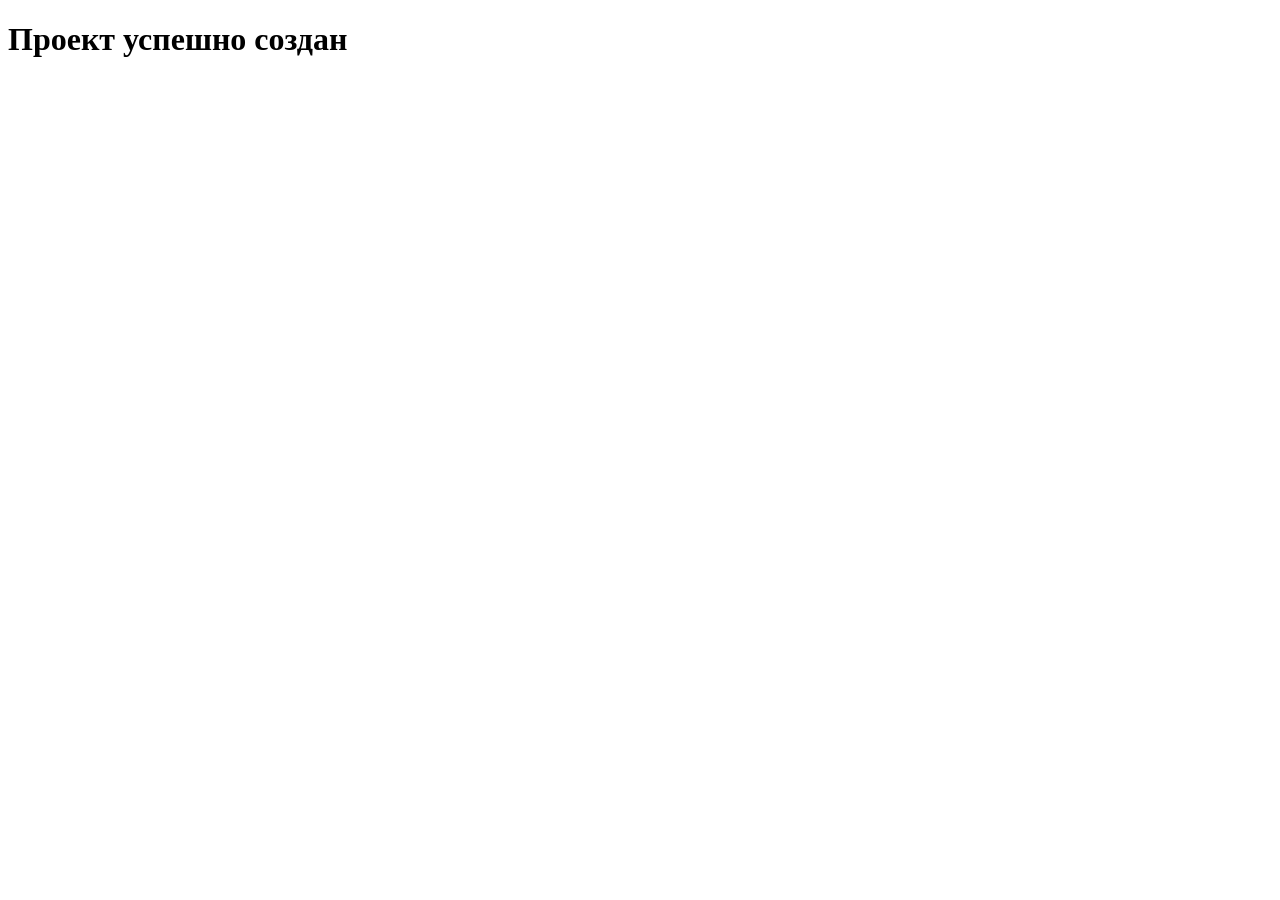
==== index.html @ c6d50014 "Merge pull request #9 from tpu-freshman-hub/feature/Dev-ops Создана начальная структура проекта, фай" ====
<!DOCTYPE html>
<html lang="ru">
<head>
    <meta charset="UTF-8">
    <meta name="viewport" content="width=device-width, initial-scale=1.0">
    <title>Стартовый шаблон веб-проекта</title>
    <!-- Подключение стилей -->
    <link rel="stylesheet" href="css/style.css">
</head>
<body>

    <h1>Проект успешно создан</h1>

    <!-- Подключение будущих скриптов (необязательно на данном этапе) -->
    <script src="js/main.js"></script>
</body>
</html>
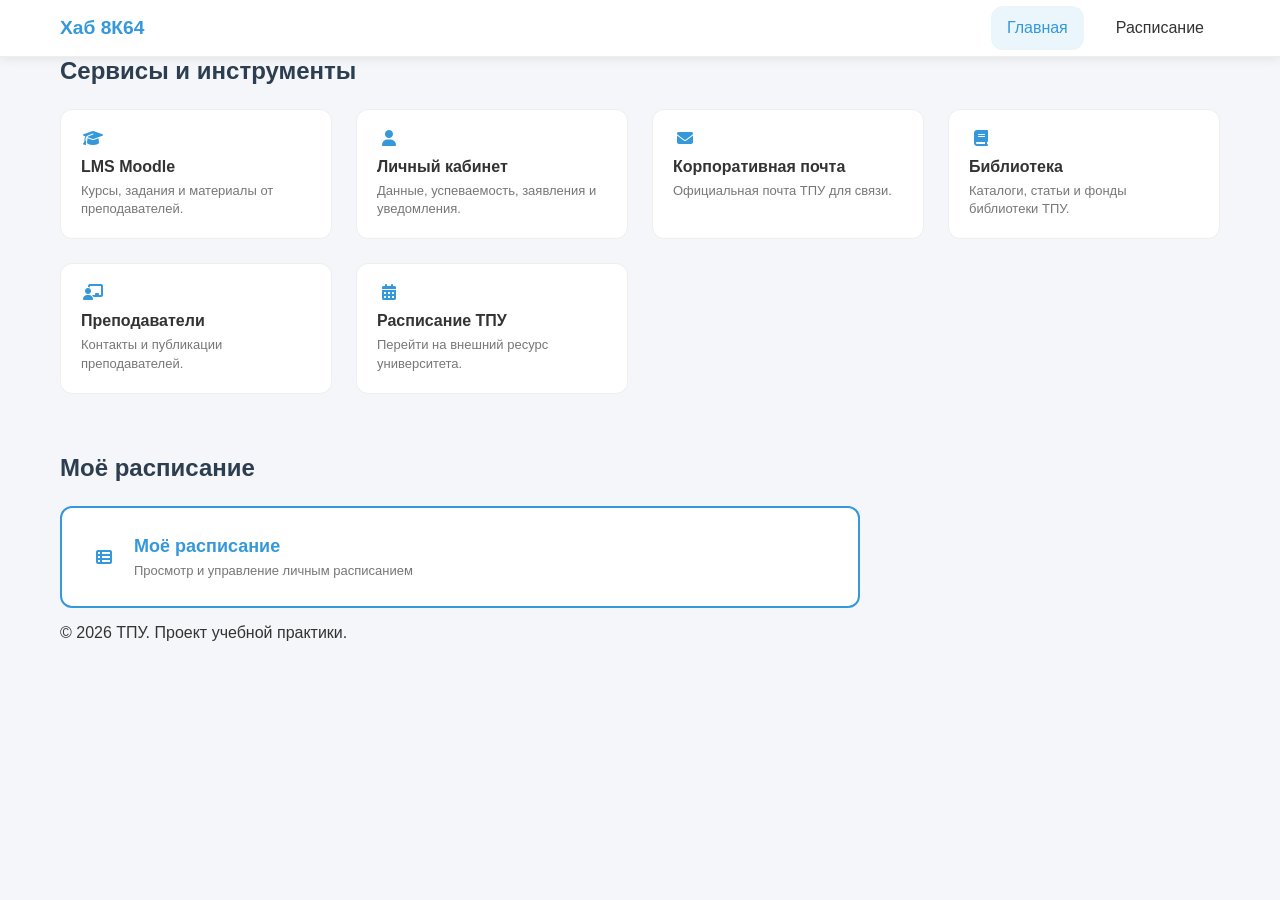
==== commit 93c05760: "message" ====
--- a/index.html
+++ b/index.html
@@ -1,17 +1,86 @@
 <!DOCTYPE html>
 <html lang="ru">
+
 <head>
-    <meta charset="UTF-8">
-    <meta name="viewport" content="width=device-width, initial-scale=1.0">
-    <title>Стартовый шаблон веб-проекта</title>
-    <!-- Подключение стилей -->
-    <link rel="stylesheet" href="css/style.css">
+  <meta charset="UTF-8">
+  <meta name="viewport" content="width=device-width, initial-scale=1.0">
+  <title>Хаб 8К64</title>
+
+  <link rel="stylesheet" href="https://cdnjs.cloudflare.com/ajax/libs/font-awesome/6.4.0/css/all.min.css">
+  <link rel="stylesheet" href="css/base.css">
+  <link rel="stylesheet" href="css/home.css">
 </head>
+
 <body>
+  <!-- <header class="site-header">
+    <div class="container">
+      <h1>Сервисы ТПУ</h1>
+    </div>
+  </header> -->
+  
+    <!-- Шапка сайта. Копия есть в index.html и schedule.html: меняешь одну — поменяй и вторую -->
+  <header class="site-header">
+    <div class="container site-header__inner">
+      <a class="site-header__logo" href="index.html">Хаб 8К64</a>
+      <nav class="site-nav" aria-label="Основная навигация">
+        <a class="site-nav__link is-active" href="index.html" aria-current="page">Главная</a>
+        <a class="site-nav__link" href="schedule.html">Расписание</a>
+      </nav>
+    </div>
+  </header>
 
-    <h1>Проект успешно создан</h1>
+  <main class="container">
+    <section aria-labelledby="services-heading" class="services-section">
+      <h2 id="services-heading" class="section-title">Сервисы и инструменты</h2>
+      <div class="services-grid">
+        <a class="service-card" href="https://stud.lms.tpu.ru" target="_blank" rel="noopener noreferrer">
+          <i class="fa-solid fa-graduation-cap" aria-hidden="true"></i>
+          <h3 class="service-card__title">LMS Moodle</h3>
+          <p class="service-card__text">Курсы, задания и материалы от преподавателей.</p>
+        </a>
+        <a class="service-card" href="https://lk.tpu.ru" target="_blank" rel="noopener noreferrer">
+          <i class="fa-solid fa-user" aria-hidden="true"></i>
+          <h3 class="service-card__title">Личный кабинет</h3>
+          <p class="service-card__text">Данные, успеваемость, заявления и уведомления.</p>
+        </a>
+        <a class="service-card" href="https://mail.tpu.ru" target="_blank" rel="noopener noreferrer">
+          <i class="fa-solid fa-envelope" aria-hidden="true"></i>
+          <h3 class="service-card__title">Корпоративная почта</h3>
+          <p class="service-card__text">Официальная почта ТПУ для связи.</p>
+        </a>
+        <a class="service-card" href="https://lib.tpu.ru" target="_blank" rel="noopener noreferrer">
+          <i class="fa-solid fa-book" aria-hidden="true"></i>
+          <h3 class="service-card__title">Библиотека</h3>
+          <p class="service-card__text">Каталоги, статьи и фонды библиотеки ТПУ.</p>
+        </a>
+        <a class="service-card" href="https://staff.tpu.ru/personal" target="_blank" rel="noopener noreferrer">
+          <i class="fa-solid fa-chalkboard-teacher" aria-hidden="true"></i>
+          <h3 class="service-card__title">Преподаватели</h3>
+          <p class="service-card__text">Контакты и публикации преподавателей.</p>
+        </a>
+        <a class="service-card" href="https://ro-rasp.tpu.ru" target="_blank" rel="noopener noreferrer">
+          <i class="fa-solid fa-calendar-alt" aria-hidden="true"></i>
+          <h3 class="service-card__title">Расписание ТПУ</h3>
+          <p class="service-card__text">Перейти на внешний ресурс университета.</p>
+        </a>
+      </div>
+    </section>
+    <section aria-labelledby="schedule-heading" class="cta-section">
+      <h2 id="schedule-heading" class="section-title">Моё расписание</h2>
+      <a class="schedule-cta" href="schedule.html">
+        <i class="fa-solid fa-table-list" aria-hidden="true"></i>
+        <div class="schedule-cta__content">
+          <h3 class="schedule-cta__title">Моё расписание</h3>
+          <p class="schedule-cta__text">Просмотр и управление личным расписанием</p>
+        </div>
+      </a>
+    </section>
+  </main>
+  <div class="container">
+    <p>&copy; 2026 ТПУ. Проект учебной практики.</p>
+  </div>
+  </footer>
 
-    <!-- Подключение будущих скриптов (необязательно на данном этапе) -->
-    <script src="js/main.js"></script>
 </body>
+
 </html>
--- a/css/base.css
+++ b/css/base.css
@@ -0,0 +1,111 @@
+:root {
+  --color-bg: #f4f6f9;
+  --color-surface: #ffffff;
+  --color-text: #333333;
+  --color-text-muted: #777777;
+  --color-accent: #3498db;
+  --color-border: #eeeeee;
+  --color-text-white: #ffffff;
+
+  --radius: 12px;
+  --shadow-hover: 0 10px 20px rgba(0, 0, 0, 0.1);
+  --shadow-sticky: 0 2px 10px rgba(0, 0, 0, 0.08);
+
+  --font: 'Segoe UI', Tahoma, Geneva, Verdana, sans-serif;
+
+  --color-lecture: #ffeb3b;
+  --color-practice: #4caf50;
+  --color-lab: #2196f3;
+}
+
+* {
+  box-sizing: border-box;
+}
+
+body {
+  font-family: var(--font);
+  margin: 0;
+  padding: 0;
+  background-color: var(--color-bg);
+  color: var(--color-text);
+}
+
+.container {
+  max-width: 1200px;
+  margin: 0 auto;
+  padding: 0 20px;
+}
+
+.section-title {
+  color: #2c3e50;
+  margin-top: 0;
+  margin-bottom: 24px;
+}
+
+/* Стили шапки */
+.site-header {
+  position: sticky;
+  top: 0;
+  z-index: 100;
+  background-color: var(--color-surface);
+  box-shadow: var(--shadow-sticky);
+  border-bottom: 1px solid var(--color-border);
+}
+
+.site-header__inner {
+  display: flex;
+  justify-content: space-between;
+  align-items: center;
+  min-height: 56px;
+}
+
+.site-header__logo {
+  font-weight: 700;
+  color: var(--color-accent);
+  text-decoration: none;
+  font-size: 1.2rem;
+}
+
+.site-nav {
+  display: flex;
+  gap: 16px;
+}
+
+.site-nav__link {
+  display: inline-flex;
+  align-items: center;
+  padding: 8px 16px;
+  min-width: 44px;
+  min-height: 44px;
+  justify-content: center;
+  color: var(--color-text);
+  text-decoration: none;
+  border-radius: var(--radius);
+  transition: var(--transition, all 0.2s ease);
+}
+
+.site-nav__link:hover {
+  background-color: var(--color-border);
+}
+
+.site-nav__link.is-active,
+.site-nav__link[aria-current="page"] {
+  color: var(--color-accent);
+  background-color: rgba(52, 152, 219, 0.1);
+}
+
+.site-nav__link.is-active:hover,
+.site-nav__link[aria-current="page"]:hover {
+  background-color: rgba(52, 152, 219, 0.15);
+}
+
+@keyframes fadeIn {
+  from {
+    opacity: 0;
+    transform: translateY(8px);
+  }
+  to {
+    opacity: 1;
+    transform: translateY(0);
+  }
+}
--- a/css/home.css
+++ b/css/home.css
@@ -0,0 +1,100 @@
+.services-grid {
+  display: grid;
+  grid-template-columns: repeat(auto-fill, minmax(min(250px, 100%), 1fr));
+  gap: 24px;
+  margin-bottom: 60px;
+}
+
+.service-card {
+  display: block;
+  padding: 20px;
+  background-color: var(--color-surface);
+  border-radius: var(--radius);
+  text-decoration: none;
+  color: var(--color-text);
+  border: 1px solid var(--color-border);
+  transition: var(--transition, all 0.2s ease);
+}
+
+.service-card:hover {
+  transform: translateY(-4px);
+  box-shadow: var(--shadow-hover);
+  border-color: var(--color-accent);
+}
+
+.service-card i {
+  color: var(--color-accent);
+  margin-right: 12px;
+  width: 24px;
+  text-align: center;
+}
+
+.service-card__title {
+  margin: 10px 0 6px 0;
+  font-size: 16px;
+  font-weight: 600;
+}
+
+.service-card__text {
+  margin: 0;
+  font-size: 13px;
+  color: var(--color-text-muted);
+  line-height: 1.4;
+}
+
+.schedule-cta {
+  display: flex;
+  align-items: center;
+  gap: 16px;
+  width: 100%;
+  max-width: 800px;
+  padding: 28px;
+  background-color: var(--color-surface);
+  border-radius: var(--radius);
+  text-decoration: none;
+  color: var(--color-accent);
+  border: 2px solid var(--color-accent);
+  transition: var(--transition, all 0.2s ease);
+}
+
+.schedule-cta:hover {
+  background-color: var(--color-accent);
+  color: var(--color-text-white);
+  transform: translateY(-4px);
+  box-shadow: var(--shadow-hover);
+}
+
+.schedule-cta i {
+  color: inherit;
+  flex-shrink: 0;
+  width: 28px;
+  text-align: center;
+}
+
+.schedule-cta__content {
+  flex: 1;
+}
+
+.schedule-cta__title {
+  margin: 0;
+  font-size: 18px;
+  font-weight: 700;
+}
+
+.schedule-cta__text {
+  margin: 6px 0 0 0;
+  font-size: 13px;
+  color: var(--color-text-muted);
+}
+
+.schedule-cta:not(:hover) .schedule-cta__text {
+  color: var(--color-text-muted);
+}
+
+.site-footer {
+  padding: 24px 0;
+  background-color: var(--color-surface);
+  border-top: 1px solid var(--color-border);
+  margin-top: 40px;
+  text-align: center;
+}
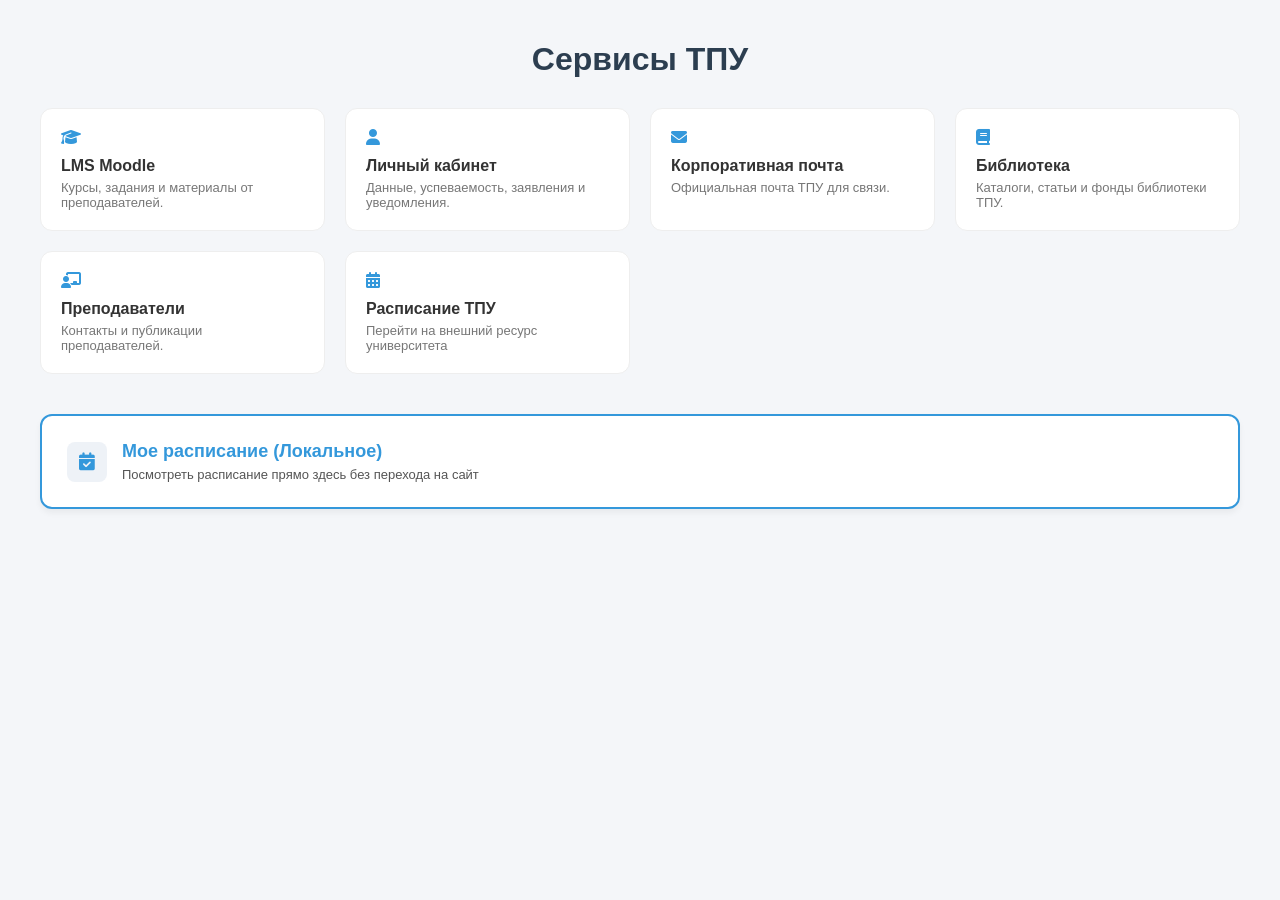
==== commit 80701c53: "Merge branch 'main' into feature/frontend-hub-layout" ====
--- a/index.html
+++ b/index.html
@@ -3,84 +3,263 @@
 
 <head>
   <meta charset="UTF-8">
-  <meta name="viewport" content="width=device-width, initial-scale=1.0">
-  <title>Хаб 8К64</title>
-
+  <title>Сервисы ТПУ</title>
   <link rel="stylesheet" href="https://cdnjs.cloudflare.com/ajax/libs/font-awesome/6.4.0/css/all.min.css">
-  <link rel="stylesheet" href="css/base.css">
-  <link rel="stylesheet" href="css/home.css">
+  <style>
+    body { font-family: 'Segoe UI', Tahoma, Geneva, Verdana, sans-serif; margin: 0; padding: 0; background-color: #f4f6f9; color: #333; }
+    
+    .container { max-width: 1200px; margin: 0 auto; padding: 20px; }
+    
+    h1 { text-align: center; color: #2c3e50; margin-bottom: 30px; }
+
+    /* Сетка сервисов */
+    .services-grid {
+      display: grid;
+      grid-template-columns: repeat(auto-fill, minmax(250px, 1fr));
+      gap: 20px;
+      margin-bottom: 40px;
+    }
+    .service-card {
+      display: block;
+      padding: 20px;
+      background: #fff;
+      border-radius: 12px;
+      text-decoration: none;
+      color: #333;
+      border: 1px solid #eee;
+      transition: transform 0.2s, box-shadow 0.2s;
+    }
+    .service-card:hover {
+      transform: translateY(-3px);
+      box-shadow: 0 10px 20px rgba(0,0,0,0.1);
+    }
+    .service-card i { color: #3498db; margin-right: 10px; }
+    .service-card h3 { margin: 10px 0 5px 0; font-size: 16px; }
+    .service-card p { margin: 0; font-size: 13px; color: #777; }
+
+    /* Карточка "Мое расписание" (Локальное) */
+    .local-schedule-card {
+      background: #fff;
+      padding: 25px;
+      border-radius: 12px;
+      cursor: pointer;
+      border: 2px solid #3498db;
+      color: #3498db;
+      display: flex;
+      align-items: center;
+      gap: 15px;
+      box-shadow: 0 4px 6px rgba(0,0,0,0.05);
+      transition: all 0.2s;
+    }
+    .local-schedule-card:hover {
+      background: #3498db;
+      color: white;
+      transform: translateY(-2px);
+    }
+    .local-schedule-card .icon-box {
+      width: 40px;
+      height: 40px;
+      background: #eef2f7;
+      border-radius: 8px;
+      display: flex;
+      align-items: center;
+      justify-content: center;
+      color: #3498db;
+      font-size: 18px;
+    }
+
+    /* Панель расписания (скрыта по умолчанию) */
+    #schedule-panel {
+      display: none;
+      background: #fff;
+      padding: 30px;
+      border-radius: 12px;
+      box-shadow: 0 10px 25px rgba(0,0,0,0.1);
+      margin-top: 30px;
+      border: 1px solid #eee;
+    }
+    .schedule-header h2 { margin: 0 0 10px 0; color: #2c3e50; }
+    .schedule-header p { margin: 0; color: #7f8c8d; }
+
+    .days-container {
+      display: flex;
+      gap: 10px;
+      margin-bottom: 20px;
+      flex-wrap: wrap;
+    }
+    .day-btn {
+      padding: 10px 20px;
+      border-radius: 20px;
+      border: 1px solid #ccc;
+      background: #fff;
+      cursor: pointer;
+      font-weight: 500;
+    }
+    .day-btn.active {
+      background: #3498db;
+      color: white;
+      border-color: #3498db;
+    }
+
+    .cards-container {
+      display: grid;
+      grid-template-columns: repeat(auto-fill, minmax(300px, 1fr));
+      gap: 15px;
+    }
+    .class-card {
+      background: #fafafa;
+      padding: 15px;
+      border-radius: 8px;
+      border: 1px solid #eee;
+    }
+    .class-time { font-weight: bold; color: #3498db; }
+    .no-classes-msg {
+      grid-column: 1 / -1;
+      text-align: center;
+      padding: 40px;
+      color: #95a5a6;
+      font-style: italic;
+    }
+  </style>
 </head>
 
 <body>
-  <!-- <header class="site-header">
-    <div class="container">
-      <h1>Сервисы ТПУ</h1>
+
+  <div class="container">
+    <h1>Сервисы ТПУ</h1>
+
+    <!-- Сетка старых сервисов + новая ссылка на расписание ТПУ -->
+    <div class="services-grid">
+      <a href="https://stud.lms.tpu.ru" target="_blank" class="service-card">
+        <i class="fas fa-graduation-cap"></i>
+        <h3>LMS Moodle</h3>
+        <p>Курсы, задания и материалы от преподавателей.</p>
+      </a>
+      <a href="https://lk.tpu.ru" target="_blank" class="service-card">
+        <i class="fas fa-user"></i>
+        <h3>Личный кабинет</h3>
+        <p>Данные, успеваемость, заявления и уведомления.</p>
+      </a>
+      <a href="https://mail.tpu.ru" target="_blank" class="service-card">
+        <i class="fas fa-envelope"></i>
+        <h3>Корпоративная почта</h3>
+        <p>Официальная почта ТПУ для связи.</p>
+      </a>
+      <a href="https://lib.tpu.ru" target="_blank" class="service-card">
+        <i class="fas fa-book"></i>
+        <h3>Библиотека</h3>
+        <p>Каталоги, статьи и фонды библиотеки ТПУ.</p>
+      </a>
+      <a href="https://staff.tpu.ru/personal" target="_blank" class="service-card">
+        <i class="fas fa-chalkboard-teacher"></i>
+        <h3>Преподаватели</h3>
+        <p>Контакты и публикации преподавателей.</p>
+      </a>
+      <!-- НОВАЯ ССЫЛКА НА РАСПИСАНИЕ ТПУ -->
+      <a href="https://ro-rasp.tpu.ru" target="_blank" class="service-card">
+        <i class="fas fa-calendar-alt"></i>
+        <h3>Расписание ТПУ</h3>
+        <p>Перейти на внешний ресурс университета</p>
+      </a>
     </div>
-  </header> -->
-  
-    <!-- Шапка сайта. Копия есть в index.html и schedule.html: меняешь одну — поменяй и вторую -->
-  <header class="site-header">
-    <div class="container site-header__inner">
-      <a class="site-header__logo" href="index.html">Хаб 8К64</a>
-      <nav class="site-nav" aria-label="Основная навигация">
-        <a class="site-nav__link is-active" href="index.html" aria-current="page">Главная</a>
-        <a class="site-nav__link" href="schedule.html">Расписание</a>
-      </nav>
+
+    <!-- КНОПКА-КАРТОЧКА "Мое расписание" (Локальное) -->
+    <div class="local-schedule-card" onclick="toggleSchedule()">
+      <div class="icon-box"><i class="fas fa-calendar-check"></i></div>
+      <div>
+        <h3 style="margin:0; font-size: 18px;">Мое расписание (Локальное)</h3>
+        <p style="margin:5px 0 0 0; font-size: 13px; color: #555;">Посмотреть расписание прямо здесь без перехода на сайт</p>
+      </div>
     </div>
-  </header>
-
-  <main class="container">
-    <section aria-labelledby="services-heading" class="services-section">
-      <h2 id="services-heading" class="section-title">Сервисы и инструменты</h2>
-      <div class="services-grid">
-        <a class="service-card" href="https://stud.lms.tpu.ru" target="_blank" rel="noopener noreferrer">
-          <i class="fa-solid fa-graduation-cap" aria-hidden="true"></i>
-          <h3 class="service-card__title">LMS Moodle</h3>
-          <p class="service-card__text">Курсы, задания и материалы от преподавателей.</p>
-        </a>
-        <a class="service-card" href="https://lk.tpu.ru" target="_blank" rel="noopener noreferrer">
-          <i class="fa-solid fa-user" aria-hidden="true"></i>
-          <h3 class="service-card__title">Личный кабинет</h3>
-          <p class="service-card__text">Данные, успеваемость, заявления и уведомления.</p>
-        </a>
-        <a class="service-card" href="https://mail.tpu.ru" target="_blank" rel="noopener noreferrer">
-          <i class="fa-solid fa-envelope" aria-hidden="true"></i>
-          <h3 class="service-card__title">Корпоративная почта</h3>
-          <p class="service-card__text">Официальная почта ТПУ для связи.</p>
-        </a>
-        <a class="service-card" href="https://lib.tpu.ru" target="_blank" rel="noopener noreferrer">
-          <i class="fa-solid fa-book" aria-hidden="true"></i>
-          <h3 class="service-card__title">Библиотека</h3>
-          <p class="service-card__text">Каталоги, статьи и фонды библиотеки ТПУ.</p>
-        </a>
-        <a class="service-card" href="https://staff.tpu.ru/personal" target="_blank" rel="noopener noreferrer">
-          <i class="fa-solid fa-chalkboard-teacher" aria-hidden="true"></i>
-          <h3 class="service-card__title">Преподаватели</h3>
-          <p class="service-card__text">Контакты и публикации преподавателей.</p>
-        </a>
-        <a class="service-card" href="https://ro-rasp.tpu.ru" target="_blank" rel="noopener noreferrer">
-          <i class="fa-solid fa-calendar-alt" aria-hidden="true"></i>
-          <h3 class="service-card__title">Расписание ТПУ</h3>
-          <p class="service-card__text">Перейти на внешний ресурс университета.</p>
-        </a>
-      </div>
-    </section>
-    <section aria-labelledby="schedule-heading" class="cta-section">
-      <h2 id="schedule-heading" class="section-title">Моё расписание</h2>
-      <a class="schedule-cta" href="schedule.html">
-        <i class="fa-solid fa-table-list" aria-hidden="true"></i>
-        <div class="schedule-cta__content">
-          <h3 class="schedule-cta__title">Моё расписание</h3>
-          <p class="schedule-cta__text">Просмотр и управление личным расписанием</p>
-        </div>
-      </a>
-    </section>
-  </main>
-  <div class="container">
-    <p>&copy; 2026 ТПУ. Проект учебной практики.</p>
+
+    <!-- ПАНЕЛЬ РАСПИСАНИЯ (СКРЫТА) -->
+    <div id="schedule-panel">
+      <div class="schedule-header">
+        <h2>Расписание занятий</h2>
+        <p>Актуальное расписание для вашей группы.</p>
+      </div>
+
+      <div class="days-container">
+        <button class="day-btn active" onclick="showDay('mon')">Понедельник</button>
+        <button class="day-btn" onclick="showDay('tue')">Вторник</button>
+        <button class="day-btn" onclick="showDay('wed')">Среда</button>
+        <button class="day-btn" onclick="showDay('thu')">Четверг</button>
+        <button class="day-btn" onclick="showDay('fri')">Пятница</button>
+        <button class="day-btn" onclick="showDay('sat')">Суббота</button>
+      </div>
+
+      <div class="cards-container" id="cards-container">
+        <!-- Сюда JS вставит карточки пар -->
+      </div>
+    </div>
   </div>
-  </footer>
-
+
+  <script>
+    // Данные расписания (статичные)
+    const scheduleData = {
+      mon: [
+        { time: '08:30', subject: 'Высшая математика', type: 'lecture', teacher: 'Петров П.П.', location: 'ауд. 101' },
+        { time: '10:25', subject: 'Физика', type: 'practice', teacher: 'Сидоров С.С.', location: 'ауд. 205' }
+      ],
+      tue: [
+        { time: '12:10', subject: 'Информатика', type: 'lab', teacher: 'Иванов И.И.', location: 'лаб. 302' }
+      ],
+      wed: [], 
+      thu: [
+        { time: '08:30', subject: 'Химия', type: 'lecture', teacher: 'Кузнецова К.К.', location: 'ауд. 110' }
+      ],
+      fri: [],
+      sat: []
+    };
+
+    // Переключение видимости панели расписания
+    function toggleSchedule() {
+      const panel = document.getElementById('schedule-panel');
+      if (panel.style.display === 'block') {
+        panel.style.display = 'none';
+      } else {
+        panel.style.display = 'block';
+        showDay('mon'); // При открытии сразу показываем понедельник
+      }
+    }
+
+    // Отрисовка расписания для выбранного дня
+    function showDay(dayKey) {
+      const container = document.getElementById('cards-container');
+      const buttons = document.querySelectorAll('.day-btn');
+      
+      // Подсветка активной кнопки
+      buttons.forEach(b => b.classList.remove('active'));
+      event.target.classList.add('active');
+
+      const items = scheduleData[dayKey];
+      container.innerHTML = '';
+
+      if (!items || items.length === 0) {
+        container.innerHTML = '<div class="no-classes-msg">Нет занятий на этот день</div>';
+        return;
+      }
+
+      items.forEach(item => {
+        const typeLabel = item.type === 'lecture' ? 'Лекция' : 
+                           item.type === 'practice' ? 'Практика' : 'Лабораторная';
+        
+        const cardHTML = `
+          <div class="class-card">
+            <div class="class-time">${item.time}</div>
+            <div style="font-weight:bold;">${item.subject}</div>
+            <div style="font-size:0.85em; color:#777; margin-top:5px;">
+              ${typeLabel} | ${item.location}
+            </div>
+            <div style="font-size:0.8em; color:#999; margin-top:5px;">
+              Преподаватель: ${item.teacher}
+            </div>
+          </div>
+        `;
+        container.insertAdjacentHTML('beforeend', cardHTML);
+      });
+    }
+  </script>
 </body>
 
 </html>
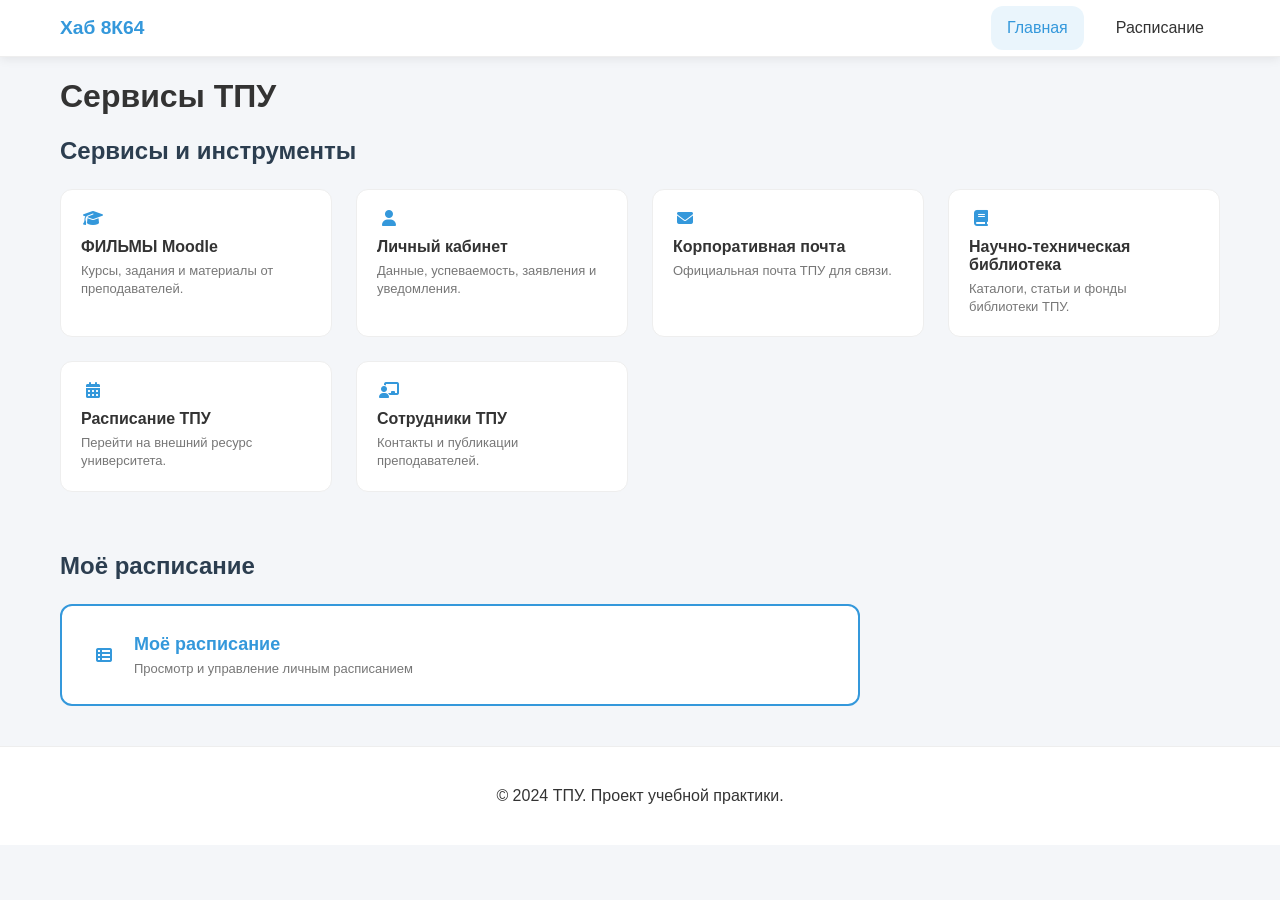
==== commit 47798df5: "message" ====
--- a/index.html
+++ b/index.html
@@ -1,265 +1,79 @@
 <!DOCTYPE html>
 <html lang="ru">
-
 <head>
   <meta charset="UTF-8">
-  <title>Сервисы ТПУ</title>
+  <meta name="viewport" content="width=device-width, initial-scale=1.0">
+  <title>Хаб 8К64</title>
+  <link rel="stylesheet" href="css/base.css">
+  <link rel="stylesheet" href="css/home.css">
   <link rel="stylesheet" href="https://cdnjs.cloudflare.com/ajax/libs/font-awesome/6.4.0/css/all.min.css">
-  <style>
-    body { font-family: 'Segoe UI', Tahoma, Geneva, Verdana, sans-serif; margin: 0; padding: 0; background-color: #f4f6f9; color: #333; }
-    
-    .container { max-width: 1200px; margin: 0 auto; padding: 20px; }
-    
-    h1 { text-align: center; color: #2c3e50; margin-bottom: 30px; }
+</head>
+<body>
+  <!-- Шапка сайта. Копия есть в index.html и schedule.html: меняешь одну — поменяй и вторую -->
+  <header class="site-header">
+    <div class="container site-header__inner">
+      <a class="site-header__logo" href="index.html">Хаб 8К64</a>
+      <nav class="site-nav" aria-label="Основная навигация">
+        <a class="site-nav__link is-active" href="index.html" aria-current="page">Главная</a>
+        <a class="site-nav__link" href="schedule.html">Расписание</a>
+      </nav>
+    </div>
+  </header>
 
-    /* Сетка сервисов */
-    .services-grid {
-      display: grid;
-      grid-template-columns: repeat(auto-fill, minmax(250px, 1fr));
-      gap: 20px;
-      margin-bottom: 40px;
-    }
-    .service-card {
-      display: block;
-      padding: 20px;
-      background: #fff;
-      border-radius: 12px;
-      text-decoration: none;
-      color: #333;
-      border: 1px solid #eee;
-      transition: transform 0.2s, box-shadow 0.2s;
-    }
-    .service-card:hover {
-      transform: translateY(-3px);
-      box-shadow: 0 10px 20px rgba(0,0,0,0.1);
-    }
-    .service-card i { color: #3498db; margin-right: 10px; }
-    .service-card h3 { margin: 10px 0 5px 0; font-size: 16px; }
-    .service-card p { margin: 0; font-size: 13px; color: #777; }
+  <main class="container">
+    <h1>Сервисы ТПУ</h1>
+    <section aria-labelledby="services-heading" class="services-section">
+      <h2 id="services-heading" class="section-title">Сервисы и инструменты</h2>
+      <div class="services-grid">
+        <a class="service-card" href="https://stud.lms.tpu.ru" target="_blank" rel="noopener noreferrer">
+          <i class="fa-solid fa-graduation-cap" aria-hidden="true"></i>
+          <h3 class="service-card__title">ФИЛЬМЫ Moodle</h3>
+          <p class="service-card__text">Курсы, задания и материалы от преподавателей.</p>
+        </a>
+        <a class="service-card" href="https://lk.tpu.ru" target="_blank" rel="noopener noreferrer">
+          <i class="fa-solid fa-user" aria-hidden="true"></i>
+          <h3 class="service-card__title">Личный кабинет</h3>
+          <p class="service-card__text">Данные, успеваемость, заявления и уведомления.</p>
+        </a>
+        <a class="service-card" href="https://mail.tpu.ru" target="_blank" rel="noopener noreferrer">
+          <i class="fa-solid fa-envelope" aria-hidden="true"></i>
+          <h3 class="service-card__title">Корпоративная почта</h3>
+          <p class="service-card__text">Официальная почта ТПУ для связи.</p>
+        </a>
+        <a class="service-card" href="https://lib.tpu.ru" target="_blank" rel="noopener noreferrer">
+          <i class="fa-solid fa-book" aria-hidden="true"></i>
+          <h3 class="service-card__title">Научно-техническая библиотека</h3>
+          <p class="service-card__text">Каталоги, статьи и фонды библиотеки ТПУ.</p>
+        </a>
+        <a class="service-card" href="https://ro-rasp.tpu.ru" target="_blank" rel="noopener noreferrer">
+          <i class="fa-solid fa-calendar-alt" aria-hidden="true"></i>
+          <h3 class="service-card__title">Расписание ТПУ</h3>
+          <p class="service-card__text">Перейти на внешний ресурс университета.</p>
+        </a>
+        <a class="service-card" href="https://staff.tpu.ru" target="_blank" rel="noopener noreferrer">
+          <i class="fa-solid fa-chalkboard-teacher" aria-hidden="true"></i>
+          <h3 class="service-card__title">Сотрудники ТПУ</h3>
+          <p class="service-card__text">Контакты и публикации преподавателей.</p>
+        </a>
+      </div>
+    </section>
 
-    /* Карточка "Мое расписание" (Локальное) */
-    .local-schedule-card {
-      background: #fff;
-      padding: 25px;
-      border-radius: 12px;
-      cursor: pointer;
-      border: 2px solid #3498db;
-      color: #3498db;
-      display: flex;
-      align-items: center;
-      gap: 15px;
-      box-shadow: 0 4px 6px rgba(0,0,0,0.05);
-      transition: all 0.2s;
-    }
-    .local-schedule-card:hover {
-      background: #3498db;
-      color: white;
-      transform: translateY(-2px);
-    }
-    .local-schedule-card .icon-box {
-      width: 40px;
-      height: 40px;
-      background: #eef2f7;
-      border-radius: 8px;
-      display: flex;
-      align-items: center;
-      justify-content: center;
-      color: #3498db;
-      font-size: 18px;
-    }
+    <section aria-labelledby="schedule-heading" class="cta-section">
+      <h2 id="schedule-heading" class="section-title">Моё расписание</h2>
+      <a class="schedule-cta" href="schedule.html">
+        <i class="fa-solid fa-table-list" aria-hidden="true"></i>
+        <div class="schedule-cta__content">
+          <h3 class="schedule-cta__title">Моё расписание</h3>
+          <p class="schedule-cta__text">Просмотр и управление личным расписанием</p>
+        </div>
+      </a>
+    </section>
+  </main>
 
-    /* Панель расписания (скрыта по умолчанию) */
-    #schedule-panel {
-      display: none;
-      background: #fff;
-      padding: 30px;
-      border-radius: 12px;
-      box-shadow: 0 10px 25px rgba(0,0,0,0.1);
-      margin-top: 30px;
-      border: 1px solid #eee;
-    }
-    .schedule-header h2 { margin: 0 0 10px 0; color: #2c3e50; }
-    .schedule-header p { margin: 0; color: #7f8c8d; }
-
-    .days-container {
-      display: flex;
-      gap: 10px;
-      margin-bottom: 20px;
-      flex-wrap: wrap;
-    }
-    .day-btn {
-      padding: 10px 20px;
-      border-radius: 20px;
-      border: 1px solid #ccc;
-      background: #fff;
-      cursor: pointer;
-      font-weight: 500;
-    }
-    .day-btn.active {
-      background: #3498db;
-      color: white;
-      border-color: #3498db;
-    }
-
-    .cards-container {
-      display: grid;
-      grid-template-columns: repeat(auto-fill, minmax(300px, 1fr));
-      gap: 15px;
-    }
-    .class-card {
-      background: #fafafa;
-      padding: 15px;
-      border-radius: 8px;
-      border: 1px solid #eee;
-    }
-    .class-time { font-weight: bold; color: #3498db; }
-    .no-classes-msg {
-      grid-column: 1 / -1;
-      text-align: center;
-      padding: 40px;
-      color: #95a5a6;
-      font-style: italic;
-    }
-  </style>
-</head>
-
-<body>
-
-  <div class="container">
-    <h1>Сервисы ТПУ</h1>
-
-    <!-- Сетка старых сервисов + новая ссылка на расписание ТПУ -->
-    <div class="services-grid">
-      <a href="https://stud.lms.tpu.ru" target="_blank" class="service-card">
-        <i class="fas fa-graduation-cap"></i>
-        <h3>LMS Moodle</h3>
-        <p>Курсы, задания и материалы от преподавателей.</p>
-      </a>
-      <a href="https://lk.tpu.ru" target="_blank" class="service-card">
-        <i class="fas fa-user"></i>
-        <h3>Личный кабинет</h3>
-        <p>Данные, успеваемость, заявления и уведомления.</p>
-      </a>
-      <a href="https://mail.tpu.ru" target="_blank" class="service-card">
-        <i class="fas fa-envelope"></i>
-        <h3>Корпоративная почта</h3>
-        <p>Официальная почта ТПУ для связи.</p>
-      </a>
-      <a href="https://lib.tpu.ru" target="_blank" class="service-card">
-        <i class="fas fa-book"></i>
-        <h3>Библиотека</h3>
-        <p>Каталоги, статьи и фонды библиотеки ТПУ.</p>
-      </a>
-      <a href="https://staff.tpu.ru/personal" target="_blank" class="service-card">
-        <i class="fas fa-chalkboard-teacher"></i>
-        <h3>Преподаватели</h3>
-        <p>Контакты и публикации преподавателей.</p>
-      </a>
-      <!-- НОВАЯ ССЫЛКА НА РАСПИСАНИЕ ТПУ -->
-      <a href="https://ro-rasp.tpu.ru" target="_blank" class="service-card">
-        <i class="fas fa-calendar-alt"></i>
-        <h3>Расписание ТПУ</h3>
-        <p>Перейти на внешний ресурс университета</p>
-      </a>
+  <footer class="site-footer">
+    <div class="container">
+      <p>&copy; 2024 ТПУ. Проект учебной практики.</p>
     </div>
-
-    <!-- КНОПКА-КАРТОЧКА "Мое расписание" (Локальное) -->
-    <div class="local-schedule-card" onclick="toggleSchedule()">
-      <div class="icon-box"><i class="fas fa-calendar-check"></i></div>
-      <div>
-        <h3 style="margin:0; font-size: 18px;">Мое расписание (Локальное)</h3>
-        <p style="margin:5px 0 0 0; font-size: 13px; color: #555;">Посмотреть расписание прямо здесь без перехода на сайт</p>
-      </div>
-    </div>
-
-    <!-- ПАНЕЛЬ РАСПИСАНИЯ (СКРЫТА) -->
-    <div id="schedule-panel">
-      <div class="schedule-header">
-        <h2>Расписание занятий</h2>
-        <p>Актуальное расписание для вашей группы.</p>
-      </div>
-
-      <div class="days-container">
-        <button class="day-btn active" onclick="showDay('mon')">Понедельник</button>
-        <button class="day-btn" onclick="showDay('tue')">Вторник</button>
-        <button class="day-btn" onclick="showDay('wed')">Среда</button>
-        <button class="day-btn" onclick="showDay('thu')">Четверг</button>
-        <button class="day-btn" onclick="showDay('fri')">Пятница</button>
-        <button class="day-btn" onclick="showDay('sat')">Суббота</button>
-      </div>
-
-      <div class="cards-container" id="cards-container">
-        <!-- Сюда JS вставит карточки пар -->
-      </div>
-    </div>
-  </div>
-
-  <script>
-    // Данные расписания (статичные)
-    const scheduleData = {
-      mon: [
-        { time: '08:30', subject: 'Высшая математика', type: 'lecture', teacher: 'Петров П.П.', location: 'ауд. 101' },
-        { time: '10:25', subject: 'Физика', type: 'practice', teacher: 'Сидоров С.С.', location: 'ауд. 205' }
-      ],
-      tue: [
-        { time: '12:10', subject: 'Информатика', type: 'lab', teacher: 'Иванов И.И.', location: 'лаб. 302' }
-      ],
-      wed: [], 
-      thu: [
-        { time: '08:30', subject: 'Химия', type: 'lecture', teacher: 'Кузнецова К.К.', location: 'ауд. 110' }
-      ],
-      fri: [],
-      sat: []
-    };
-
-    // Переключение видимости панели расписания
-    function toggleSchedule() {
-      const panel = document.getElementById('schedule-panel');
-      if (panel.style.display === 'block') {
-        panel.style.display = 'none';
-      } else {
-        panel.style.display = 'block';
-        showDay('mon'); // При открытии сразу показываем понедельник
-      }
-    }
-
-    // Отрисовка расписания для выбранного дня
-    function showDay(dayKey) {
-      const container = document.getElementById('cards-container');
-      const buttons = document.querySelectorAll('.day-btn');
-      
-      // Подсветка активной кнопки
-      buttons.forEach(b => b.classList.remove('active'));
-      event.target.classList.add('active');
-
-      const items = scheduleData[dayKey];
-      container.innerHTML = '';
-
-      if (!items || items.length === 0) {
-        container.innerHTML = '<div class="no-classes-msg">Нет занятий на этот день</div>';
-        return;
-      }
-
-      items.forEach(item => {
-        const typeLabel = item.type === 'lecture' ? 'Лекция' : 
-                           item.type === 'practice' ? 'Практика' : 'Лабораторная';
-        
-        const cardHTML = `
-          <div class="class-card">
-            <div class="class-time">${item.time}</div>
-            <div style="font-weight:bold;">${item.subject}</div>
-            <div style="font-size:0.85em; color:#777; margin-top:5px;">
-              ${typeLabel} | ${item.location}
-            </div>
-            <div style="font-size:0.8em; color:#999; margin-top:5px;">
-              Преподаватель: ${item.teacher}
-            </div>
-          </div>
-        `;
-        container.insertAdjacentHTML('beforeend', cardHTML);
-      });
-    }
-  </script>
+  </footer>
 </body>
-
-</html>+</html>
--- a/css/base.css
+++ b/css/base.css
@@ -0,0 +1,111 @@
+:root {
+  --color-bg: #f4f6f9;
+  --color-surface: #ffffff;
+  --color-text: #333333;
+  --color-text-muted: #777777;
+  --color-accent: #3498db;
+  --color-border: #eeeeee;
+  --color-text-white: #ffffff;
+
+  --radius: 12px;
+  --shadow-hover: 0 10px 20px rgba(0, 0, 0, 0.1);
+  --shadow-sticky: 0 2px 10px rgba(0, 0, 0, 0.08);
+
+  --font: 'Segoe UI', Tahoma, Geneva, Verdana, sans-serif;
+
+  --color-lecture: #ffeb3b;
+  --color-practice: #4caf50;
+  --color-lab: #2196f3;
+}
+
+* {
+  box-sizing: border-box;
+}
+
+body {
+  font-family: var(--font);
+  margin: 0;
+  padding: 0;
+  background-color: var(--color-bg);
+  color: var(--color-text);
+}
+
+.container {
+  max-width: 1200px;
+  margin: 0 auto;
+  padding: 0 20px;
+}
+
+.section-title {
+  color: #2c3e50;
+  margin-top: 0;
+  margin-bottom: 24px;
+}
+
+/* Стили шапки */
+.site-header {
+  position: sticky;
+  top: 0;
+  z-index: 100;
+  background-color: var(--color-surface);
+  box-shadow: var(--shadow-sticky);
+  border-bottom: 1px solid var(--color-border);
+}
+
+.site-header__inner {
+  display: flex;
+  justify-content: space-between;
+  align-items: center;
+  min-height: 56px;
+}
+
+.site-header__logo {
+  font-weight: 700;
+  color: var(--color-accent);
+  text-decoration: none;
+  font-size: 1.2rem;
+}
+
+.site-nav {
+  display: flex;
+  gap: 16px;
+}
+
+.site-nav__link {
+  display: inline-flex;
+  align-items: center;
+  padding: 8px 16px;
+  min-width: 44px;
+  min-height: 44px;
+  justify-content: center;
+  color: var(--color-text);
+  text-decoration: none;
+  border-radius: var(--radius);
+  transition: var(--transition, all 0.2s ease);
+}
+
+.site-nav__link:hover {
+  background-color: var(--color-border);
+}
+
+.site-nav__link.is-active,
+.site-nav__link[aria-current="page"] {
+  color: var(--color-accent);
+  background-color: rgba(52, 152, 219, 0.1);
+}
+
+.site-nav__link.is-active:hover,
+.site-nav__link[aria-current="page"]:hover {
+  background-color: rgba(52, 152, 219, 0.15);
+}
+
+@keyframes fadeIn {
+  from {
+    opacity: 0;
+    transform: translateY(8px);
+  }
+  to {
+    opacity: 1;
+    transform: translateY(0);
+  }
+}
--- a/css/home.css
+++ b/css/home.css
@@ -0,0 +1,100 @@
+.services-grid {
+  display: grid;
+  grid-template-columns: repeat(auto-fill, minmax(min(250px, 100%), 1fr));
+  gap: 24px;
+  margin-bottom: 60px;
+}
+
+.service-card {
+  display: block;
+  padding: 20px;
+  background-color: var(--color-surface);
+  border-radius: var(--radius);
+  text-decoration: none;
+  color: var(--color-text);
+  border: 1px solid var(--color-border);
+  transition: var(--transition, all 0.2s ease);
+}
+
+.service-card:hover {
+  transform: translateY(-4px);
+  box-shadow: var(--shadow-hover);
+  border-color: var(--color-accent);
+}
+
+.service-card i {
+  color: var(--color-accent);
+  margin-right: 12px;
+  width: 24px;
+  text-align: center;
+}
+
+.service-card__title {
+  margin: 10px 0 6px 0;
+  font-size: 16px;
+  font-weight: 600;
+}
+
+.service-card__text {
+  margin: 0;
+  font-size: 13px;
+  color: var(--color-text-muted);
+  line-height: 1.4;
+}
+
+.schedule-cta {
+  display: flex;
+  align-items: center;
+  gap: 16px;
+  width: 100%;
+  max-width: 800px;
+  padding: 28px;
+  background-color: var(--color-surface);
+  border-radius: var(--radius);
+  text-decoration: none;
+  color: var(--color-accent);
+  border: 2px solid var(--color-accent);
+  transition: var(--transition, all 0.2s ease);
+}
+
+.schedule-cta:hover {
+  background-color: var(--color-accent);
+  color: var(--color-text-white);
+  transform: translateY(-4px);
+  box-shadow: var(--shadow-hover);
+}
+
+.schedule-cta i {
+  color: inherit;
+  flex-shrink: 0;
+  width: 28px;
+  text-align: center;
+}
+
+.schedule-cta__content {
+  flex: 1;
+}
+
+.schedule-cta__title {
+  margin: 0;
+  font-size: 18px;
+  font-weight: 700;
+}
+
+.schedule-cta__text {
+  margin: 6px 0 0 0;
+  font-size: 13px;
+  color: var(--color-text-muted);
+}
+
+.schedule-cta:not(:hover) .schedule-cta__text {
+  color: var(--color-text-muted);
+}
+
+.site-footer {
+  padding: 24px 0;
+  background-color: var(--color-surface);
+  border-top: 1px solid var(--color-border);
+  margin-top: 40px;
+  text-align: center;
+}
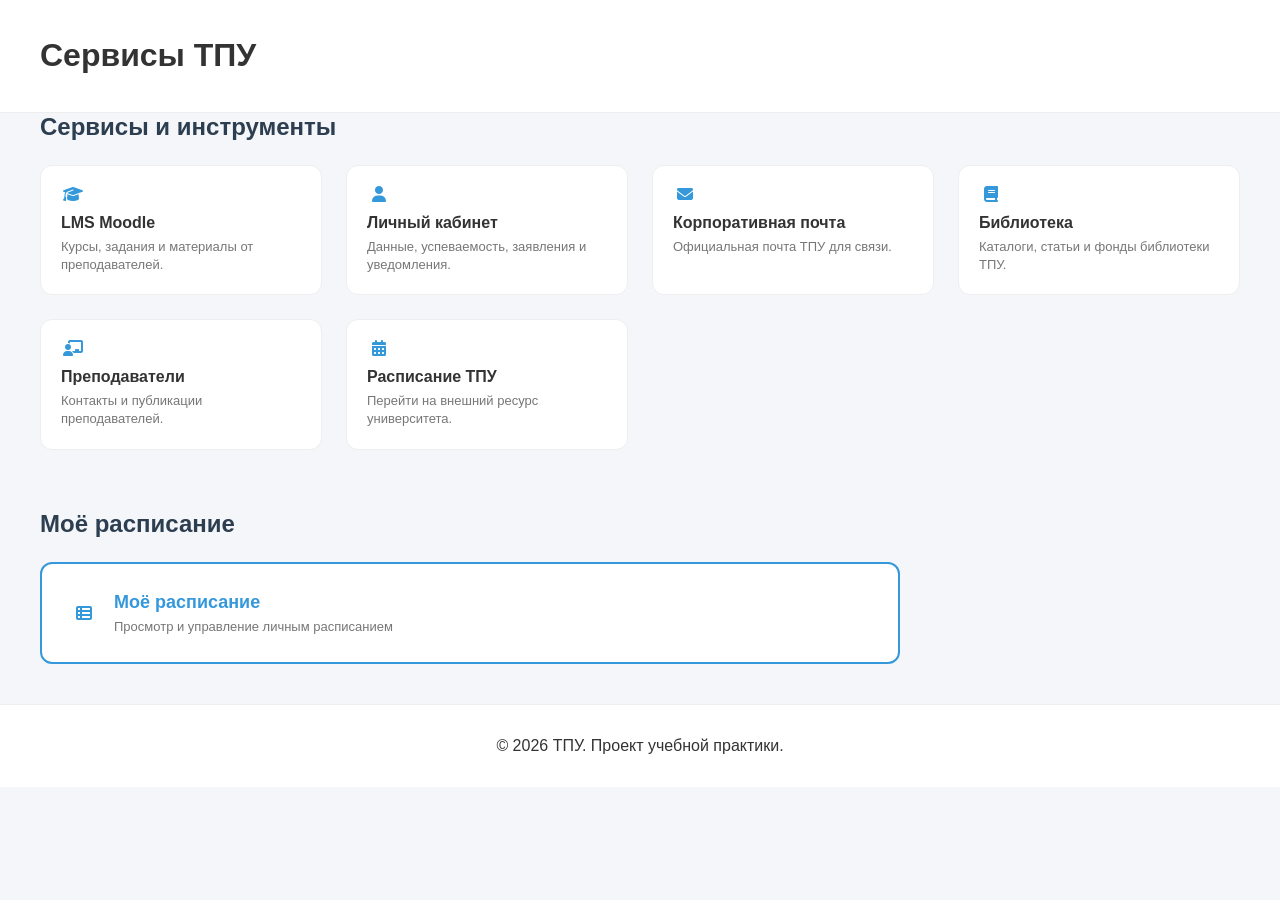
==== commit 442056c8: "внесла правки" ====
--- a/index.html
+++ b/index.html
@@ -3,31 +3,25 @@
 <head>
   <meta charset="UTF-8">
   <meta name="viewport" content="width=device-width, initial-scale=1.0">
-  <title>Хаб 8К64</title>
+  <title>Сервисы ТПУ</title>
   <link rel="stylesheet" href="css/base.css">
   <link rel="stylesheet" href="css/home.css">
   <link rel="stylesheet" href="https://cdnjs.cloudflare.com/ajax/libs/font-awesome/6.4.0/css/all.min.css">
 </head>
 <body>
-  <!-- Шапка сайта. Копия есть в index.html и schedule.html: меняешь одну — поменяй и вторую -->
   <header class="site-header">
-    <div class="container site-header__inner">
-      <a class="site-header__logo" href="index.html">Хаб 8К64</a>
-      <nav class="site-nav" aria-label="Основная навигация">
-        <a class="site-nav__link is-active" href="index.html" aria-current="page">Главная</a>
-        <a class="site-nav__link" href="schedule.html">Расписание</a>
-      </nav>
+    <div class="container">
+      <h1>Сервисы ТПУ</h1>
     </div>
   </header>
 
   <main class="container">
-    <h1>Сервисы ТПУ</h1>
     <section aria-labelledby="services-heading" class="services-section">
       <h2 id="services-heading" class="section-title">Сервисы и инструменты</h2>
       <div class="services-grid">
         <a class="service-card" href="https://stud.lms.tpu.ru" target="_blank" rel="noopener noreferrer">
           <i class="fa-solid fa-graduation-cap" aria-hidden="true"></i>
-          <h3 class="service-card__title">ФИЛЬМЫ Moodle</h3>
+          <h3 class="service-card__title">LMS Moodle</h3>
           <p class="service-card__text">Курсы, задания и материалы от преподавателей.</p>
         </a>
         <a class="service-card" href="https://lk.tpu.ru" target="_blank" rel="noopener noreferrer">
@@ -42,18 +36,18 @@
         </a>
         <a class="service-card" href="https://lib.tpu.ru" target="_blank" rel="noopener noreferrer">
           <i class="fa-solid fa-book" aria-hidden="true"></i>
-          <h3 class="service-card__title">Научно-техническая библиотека</h3>
+          <h3 class="service-card__title">Библиотека</h3>
           <p class="service-card__text">Каталоги, статьи и фонды библиотеки ТПУ.</p>
+        </a>
+        <a class="service-card" href="https://staff.tpu.ru/personal" target="_blank" rel="noopener noreferrer">
+          <i class="fa-solid fa-chalkboard-teacher" aria-hidden="true"></i>
+          <h3 class="service-card__title">Преподаватели</h3>
+          <p class="service-card__text">Контакты и публикации преподавателей.</p>
         </a>
         <a class="service-card" href="https://ro-rasp.tpu.ru" target="_blank" rel="noopener noreferrer">
           <i class="fa-solid fa-calendar-alt" aria-hidden="true"></i>
           <h3 class="service-card__title">Расписание ТПУ</h3>
           <p class="service-card__text">Перейти на внешний ресурс университета.</p>
-        </a>
-        <a class="service-card" href="https://staff.tpu.ru" target="_blank" rel="noopener noreferrer">
-          <i class="fa-solid fa-chalkboard-teacher" aria-hidden="true"></i>
-          <h3 class="service-card__title">Сотрудники ТПУ</h3>
-          <p class="service-card__text">Контакты и публикации преподавателей.</p>
         </a>
       </div>
     </section>
@@ -72,7 +66,7 @@
 
   <footer class="site-footer">
     <div class="container">
-      <p>&copy; 2024 ТПУ. Проект учебной практики.</p>
+      <p>&copy; 2026 ТПУ. Проект учебной практики.</p>
     </div>
   </footer>
 </body>
--- a/css/base.css
+++ b/css/base.css
@@ -1,29 +1,19 @@
 :root {
   --color-bg: #f4f6f9;
-  --color-surface: #ffffff;
+  --color-bg-card: #ffffff;
   --color-text: #333333;
   --color-text-muted: #777777;
   --color-accent: #3498db;
-  --color-border: #eeeeee;
+  --color-accent-hover: #2980b9;
   --color-text-white: #ffffff;
-
   --radius: 12px;
-  --shadow-hover: 0 10px 20px rgba(0, 0, 0, 0.1);
-  --shadow-sticky: 0 2px 10px rgba(0, 0, 0, 0.08);
-
-  --font: 'Segoe UI', Tahoma, Geneva, Verdana, sans-serif;
-
-  --color-lecture: #ffeb3b;
-  --color-practice: #4caf50;
-  --color-lab: #2196f3;
-}
-
-* {
-  box-sizing: border-box;
+  --shadow-sm: 0 2px 4px rgba(0, 0, 0, 0.05);
+  --shadow-md: 0 10px 20px rgba(0, 0, 0, 0.1);
+  --transition: all 0.2s ease;
 }
 
 body {
-  font-family: var(--font);
+  font-family: 'Segoe UI', Tahoma, Geneva, Verdana, sans-serif;
   margin: 0;
   padding: 0;
   background-color: var(--color-bg);
@@ -42,63 +32,6 @@
   margin-bottom: 24px;
 }
 
-/* Стили шапки */
-.site-header {
-  position: sticky;
-  top: 0;
-  z-index: 100;
-  background-color: var(--color-surface);
-  box-shadow: var(--shadow-sticky);
-  border-bottom: 1px solid var(--color-border);
-}
-
-.site-header__inner {
-  display: flex;
-  justify-content: space-between;
-  align-items: center;
-  min-height: 56px;
-}
-
-.site-header__logo {
-  font-weight: 700;
-  color: var(--color-accent);
-  text-decoration: none;
-  font-size: 1.2rem;
-}
-
-.site-nav {
-  display: flex;
-  gap: 16px;
-}
-
-.site-nav__link {
-  display: inline-flex;
-  align-items: center;
-  padding: 8px 16px;
-  min-width: 44px;
-  min-height: 44px;
-  justify-content: center;
-  color: var(--color-text);
-  text-decoration: none;
-  border-radius: var(--radius);
-  transition: var(--transition, all 0.2s ease);
-}
-
-.site-nav__link:hover {
-  background-color: var(--color-border);
-}
-
-.site-nav__link.is-active,
-.site-nav__link[aria-current="page"] {
-  color: var(--color-accent);
-  background-color: rgba(52, 152, 219, 0.1);
-}
-
-.site-nav__link.is-active:hover,
-.site-nav__link[aria-current="page"]:hover {
-  background-color: rgba(52, 152, 219, 0.15);
-}
-
 @keyframes fadeIn {
   from {
     opacity: 0;
--- a/css/home.css
+++ b/css/home.css
@@ -1,6 +1,6 @@
 .services-grid {
   display: grid;
-  grid-template-columns: repeat(auto-fill, minmax(min(250px, 100%), 1fr));
+  grid-template-columns: repeat(auto-fill, minmax(260px, 1fr));
   gap: 24px;
   margin-bottom: 60px;
 }
@@ -8,17 +8,17 @@
 .service-card {
   display: block;
   padding: 20px;
-  background-color: var(--color-surface);
+  background-color: var(--color-bg-card);
   border-radius: var(--radius);
   text-decoration: none;
   color: var(--color-text);
-  border: 1px solid var(--color-border);
-  transition: var(--transition, all 0.2s ease);
+  border: 1px solid #eee;
+  transition: var(--transition);
 }
 
 .service-card:hover {
   transform: translateY(-4px);
-  box-shadow: var(--shadow-hover);
+  box-shadow: var(--shadow-md);
   border-color: var(--color-accent);
 }
 
@@ -49,19 +49,19 @@
   width: 100%;
   max-width: 800px;
   padding: 28px;
-  background-color: var(--color-surface);
+  background-color: var(--color-bg-card);
   border-radius: var(--radius);
   text-decoration: none;
   color: var(--color-accent);
   border: 2px solid var(--color-accent);
-  transition: var(--transition, all 0.2s ease);
+  transition: var(--transition);
 }
 
 .schedule-cta:hover {
   background-color: var(--color-accent);
   color: var(--color-text-white);
   transform: translateY(-4px);
-  box-shadow: var(--shadow-hover);
+  box-shadow: var(--shadow-md);
 }
 
 .schedule-cta i {
@@ -84,17 +84,22 @@
 .schedule-cta__text {
   margin: 6px 0 0 0;
   font-size: 13px;
-  color: var(--color-text-muted);
+  color: rgba(255, 255, 255, 0.9);
 }
 
 .schedule-cta:not(:hover) .schedule-cta__text {
   color: var(--color-text-muted);
 }
 
+.site-header, .site-footer {
+  padding: 16px 0;
+  background-color: #ffffff;
+  border-bottom: 1px solid #eee;
+}
+
 .site-footer {
-  padding: 24px 0;
-  background-color: var(--color-surface);
-  border-top: 1px solid var(--color-border);
+  border-bottom: none;
+  border-top: 1px solid #eee;
   margin-top: 40px;
   text-align: center;
 }
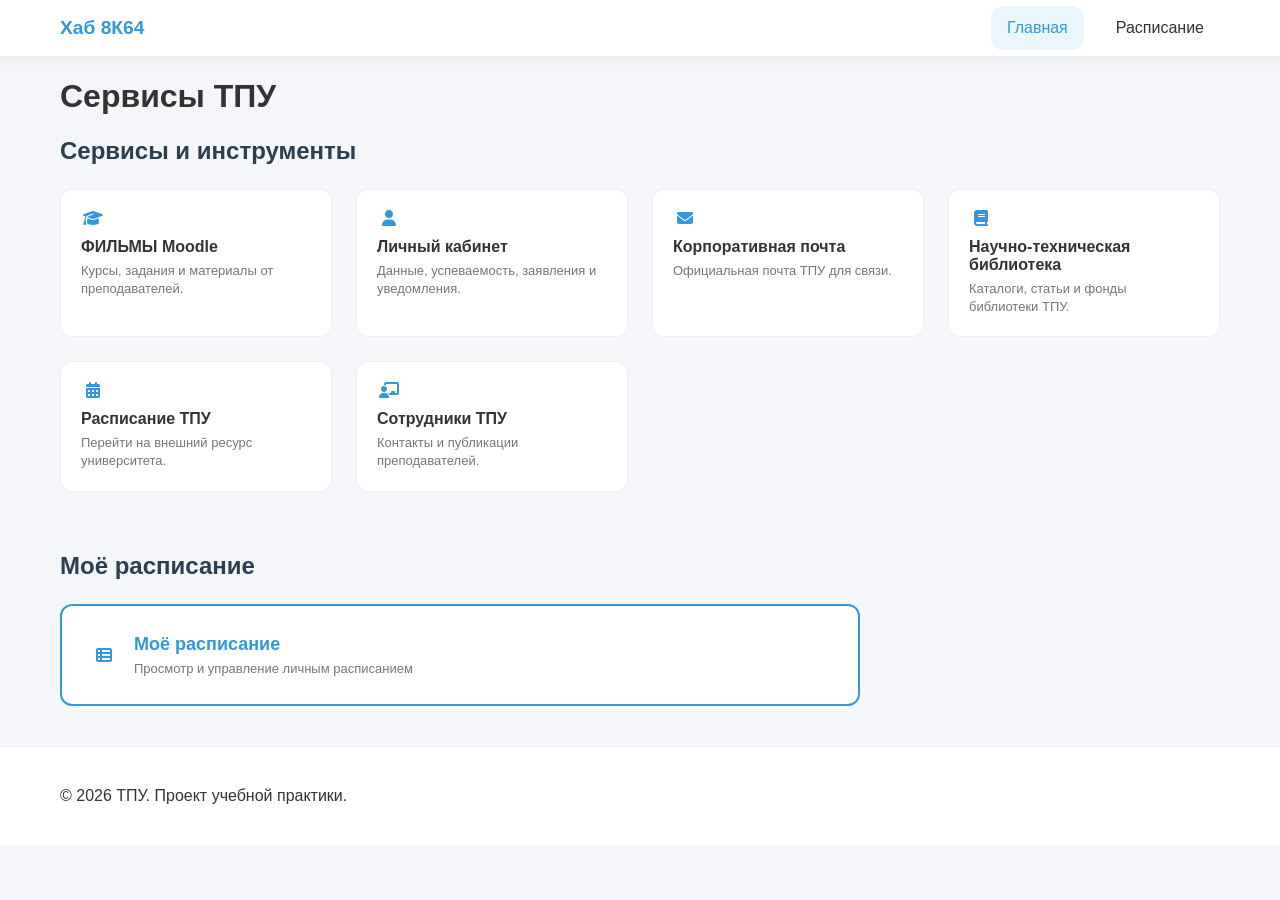
==== commit 302540b4: "внесла правки" ====
--- a/index.html
+++ b/index.html
@@ -3,25 +3,31 @@
 <head>
   <meta charset="UTF-8">
   <meta name="viewport" content="width=device-width, initial-scale=1.0">
-  <title>Сервисы ТПУ</title>
+  <title>Хаб 8К64</title>
   <link rel="stylesheet" href="css/base.css">
   <link rel="stylesheet" href="css/home.css">
   <link rel="stylesheet" href="https://cdnjs.cloudflare.com/ajax/libs/font-awesome/6.4.0/css/all.min.css">
 </head>
 <body>
+  <!-- Шапка сайта. Копия есть в index.html и schedule.html: меняешь одну — поменяй и вторую -->
   <header class="site-header">
-    <div class="container">
-      <h1>Сервисы ТПУ</h1>
+    <div class="container site-header__inner">
+      <a class="site-header__logo" href="index.html">Хаб 8К64</a>
+      <nav class="site-nav" aria-label="Основная навигация">
+        <a class="site-nav__link is-active" href="index.html" aria-current="page">Главная</a>
+        <a class="site-nav__link" href="schedule.html">Расписание</a>
+      </nav>
     </div>
   </header>
 
   <main class="container">
+    <h1>Сервисы ТПУ</h1>
     <section aria-labelledby="services-heading" class="services-section">
       <h2 id="services-heading" class="section-title">Сервисы и инструменты</h2>
       <div class="services-grid">
         <a class="service-card" href="https://stud.lms.tpu.ru" target="_blank" rel="noopener noreferrer">
           <i class="fa-solid fa-graduation-cap" aria-hidden="true"></i>
-          <h3 class="service-card__title">LMS Moodle</h3>
+          <h3 class="service-card__title">ФИЛЬМЫ Moodle</h3>
           <p class="service-card__text">Курсы, задания и материалы от преподавателей.</p>
         </a>
         <a class="service-card" href="https://lk.tpu.ru" target="_blank" rel="noopener noreferrer">
@@ -36,18 +42,18 @@
         </a>
         <a class="service-card" href="https://lib.tpu.ru" target="_blank" rel="noopener noreferrer">
           <i class="fa-solid fa-book" aria-hidden="true"></i>
-          <h3 class="service-card__title">Библиотека</h3>
+          <h3 class="service-card__title">Научно-техническая библиотека</h3>
           <p class="service-card__text">Каталоги, статьи и фонды библиотеки ТПУ.</p>
-        </a>
-        <a class="service-card" href="https://staff.tpu.ru/personal" target="_blank" rel="noopener noreferrer">
-          <i class="fa-solid fa-chalkboard-teacher" aria-hidden="true"></i>
-          <h3 class="service-card__title">Преподаватели</h3>
-          <p class="service-card__text">Контакты и публикации преподавателей.</p>
         </a>
         <a class="service-card" href="https://ro-rasp.tpu.ru" target="_blank" rel="noopener noreferrer">
           <i class="fa-solid fa-calendar-alt" aria-hidden="true"></i>
           <h3 class="service-card__title">Расписание ТПУ</h3>
           <p class="service-card__text">Перейти на внешний ресурс университета.</p>
+        </a>
+        <a class="service-card" href="https://staff.tpu.ru" target="_blank" rel="noopener noreferrer">
+          <i class="fa-solid fa-chalkboard-teacher" aria-hidden="true"></i>
+          <h3 class="service-card__title">Сотрудники ТПУ</h3>
+          <p class="service-card__text">Контакты и публикации преподавателей.</p>
         </a>
       </div>
     </section>
--- a/css/base.css
+++ b/css/base.css
@@ -1,19 +1,29 @@
 :root {
   --color-bg: #f4f6f9;
-  --color-bg-card: #ffffff;
+  --color-surface: #ffffff;
   --color-text: #333333;
   --color-text-muted: #777777;
   --color-accent: #3498db;
-  --color-accent-hover: #2980b9;
+  --color-border: #eeeeee;
   --color-text-white: #ffffff;
+
   --radius: 12px;
-  --shadow-sm: 0 2px 4px rgba(0, 0, 0, 0.05);
-  --shadow-md: 0 10px 20px rgba(0, 0, 0, 0.1);
-  --transition: all 0.2s ease;
+  --shadow-hover: 0 10px 20px rgba(0, 0, 0, 0.1);
+  --shadow-sticky: 0 2px 10px rgba(0, 0, 0, 0.08);
+
+  --font: 'Segoe UI', Tahoma, Geneva, Verdana, sans-serif;
+
+  --color-lecture: #ffeb3b;
+  --color-practice: #4caf50;
+  --color-lab: #2196f3;
+}
+
+* {
+  box-sizing: border-box;
 }
 
 body {
-  font-family: 'Segoe UI', Tahoma, Geneva, Verdana, sans-serif;
+  font-family: var(--font);
   margin: 0;
   padding: 0;
   background-color: var(--color-bg);
@@ -32,6 +42,63 @@
   margin-bottom: 24px;
 }
 
+/* Стили шапки */
+.site-header {
+  position: sticky;
+  top: 0;
+  z-index: 100;
+  background-color: var(--color-surface);
+  box-shadow: var(--shadow-sticky);
+  border-bottom: 1px solid var(--color-border);
+}
+
+.site-header__inner {
+  display: flex;
+  justify-content: space-between;
+  align-items: center;
+  min-height: 56px;
+}
+
+.site-header__logo {
+  font-weight: 700;
+  color: var(--color-accent);
+  text-decoration: none;
+  font-size: 1.2rem;
+}
+
+.site-nav {
+  display: flex;
+  gap: 16px;
+}
+
+.site-nav__link {
+  display: inline-flex;
+  align-items: center;
+  padding: 8px 16px;
+  min-width: 44px;
+  min-height: 44px;
+  justify-content: center;
+  color: var(--color-text);
+  text-decoration: none;
+  border-radius: var(--radius);
+  transition: var(--transition, all 0.2s ease);
+}
+
+.site-nav__link:hover {
+  background-color: var(--color-border);
+}
+
+.site-nav__link.is-active,
+.site-nav__link[aria-current="page"] {
+  color: var(--color-accent);
+  background-color: rgba(52, 152, 219, 0.1);
+}
+
+.site-nav__link.is-active:hover,
+.site-nav__link[aria-current="page"]:hover {
+  background-color: rgba(52, 152, 219, 0.15);
+}
+
 @keyframes fadeIn {
   from {
     opacity: 0;
--- a/css/home.css
+++ b/css/home.css
@@ -1,6 +1,6 @@
 .services-grid {
   display: grid;
-  grid-template-columns: repeat(auto-fill, minmax(260px, 1fr));
+  grid-template-columns: repeat(auto-fill, minmax(min(250px, 100%), 1fr));
   gap: 24px;
   margin-bottom: 60px;
 }
@@ -8,17 +8,17 @@
 .service-card {
   display: block;
   padding: 20px;
-  background-color: var(--color-bg-card);
+  background-color: var(--color-surface);
   border-radius: var(--radius);
   text-decoration: none;
   color: var(--color-text);
-  border: 1px solid #eee;
-  transition: var(--transition);
+  border: 1px solid var(--color-border);
+  transition: var(--transition, all 0.2s ease);
 }
 
 .service-card:hover {
   transform: translateY(-4px);
-  box-shadow: var(--shadow-md);
+  box-shadow: var(--shadow-hover);
   border-color: var(--color-accent);
 }
 
@@ -49,19 +49,19 @@
   width: 100%;
   max-width: 800px;
   padding: 28px;
-  background-color: var(--color-bg-card);
+  background-color: var(--color-surface);
   border-radius: var(--radius);
   text-decoration: none;
   color: var(--color-accent);
   border: 2px solid var(--color-accent);
-  transition: var(--transition);
+  transition: var(--transition, all 0.2s ease);
 }
 
 .schedule-cta:hover {
   background-color: var(--color-accent);
   color: var(--color-text-white);
   transform: translateY(-4px);
-  box-shadow: var(--shadow-md);
+  box-shadow: var(--shadow-hover);
 }
 
 .schedule-cta i {
@@ -84,22 +84,17 @@
 .schedule-cta__text {
   margin: 6px 0 0 0;
   font-size: 13px;
-  color: rgba(255, 255, 255, 0.9);
+  color: var(--color-text-muted);
 }
 
 .schedule-cta:not(:hover) .schedule-cta__text {
   color: var(--color-text-muted);
 }
 
-.site-header, .site-footer {
-  padding: 16px 0;
-  background-color: #ffffff;
-  border-bottom: 1px solid #eee;
+.site-footer {
+  padding: 24px 0;
+  background-color: var(--color-surface);
+  border-top: 1px solid var(--color-border);
+  margin-top: 40px;
+  text-align: left;
 }
-
-.site-footer {
-  border-bottom: none;
-  border-top: 1px solid #eee;
-  margin-top: 40px;
-  text-align: center;
-}
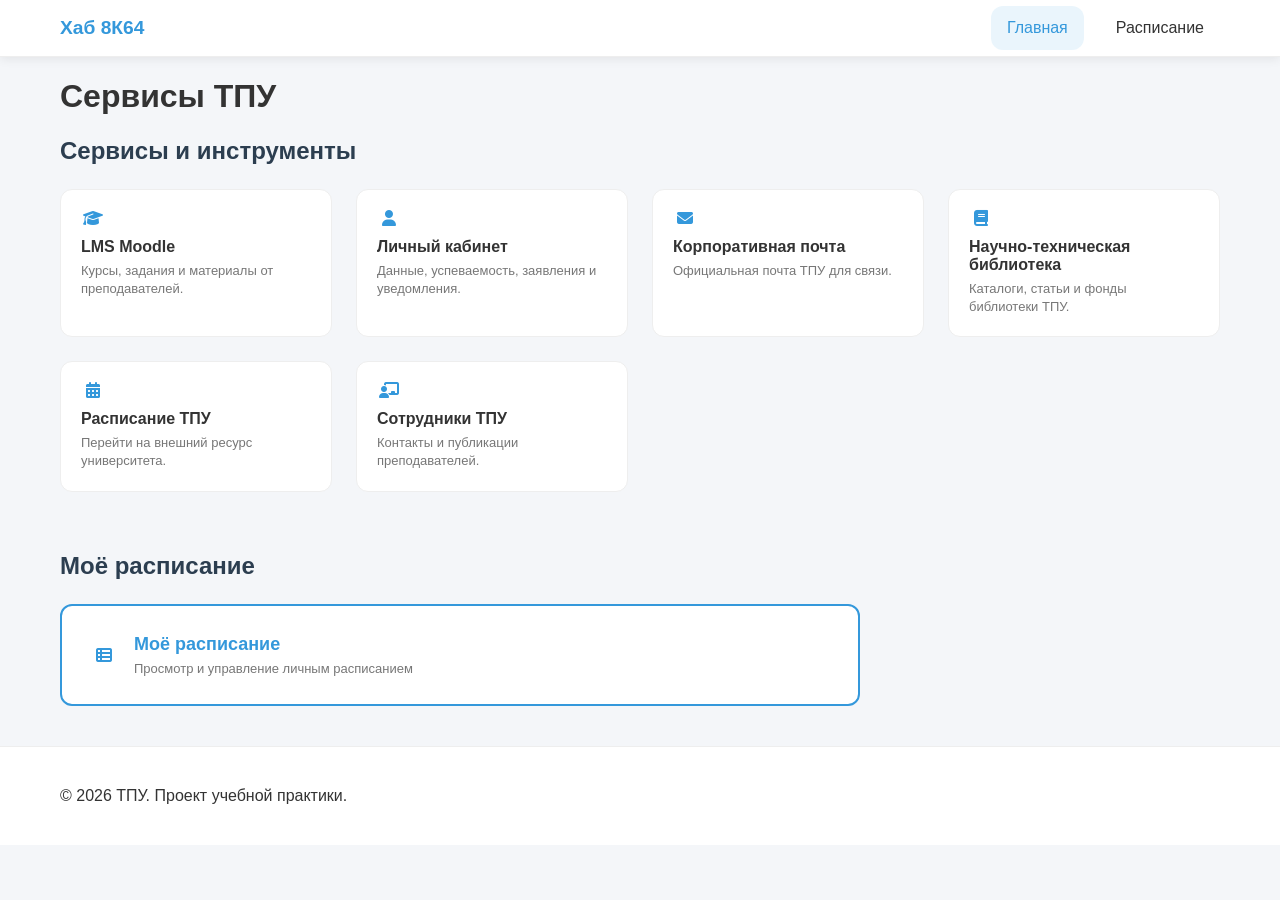
==== commit e0e0ac5f: "внесла правки" ====
--- a/index.html
+++ b/index.html
@@ -27,7 +27,7 @@
       <div class="services-grid">
         <a class="service-card" href="https://stud.lms.tpu.ru" target="_blank" rel="noopener noreferrer">
           <i class="fa-solid fa-graduation-cap" aria-hidden="true"></i>
-          <h3 class="service-card__title">ФИЛЬМЫ Moodle</h3>
+          <h3 class="service-card__title">LMS Moodle</h3>
           <p class="service-card__text">Курсы, задания и материалы от преподавателей.</p>
         </a>
         <a class="service-card" href="https://lk.tpu.ru" target="_blank" rel="noopener noreferrer">
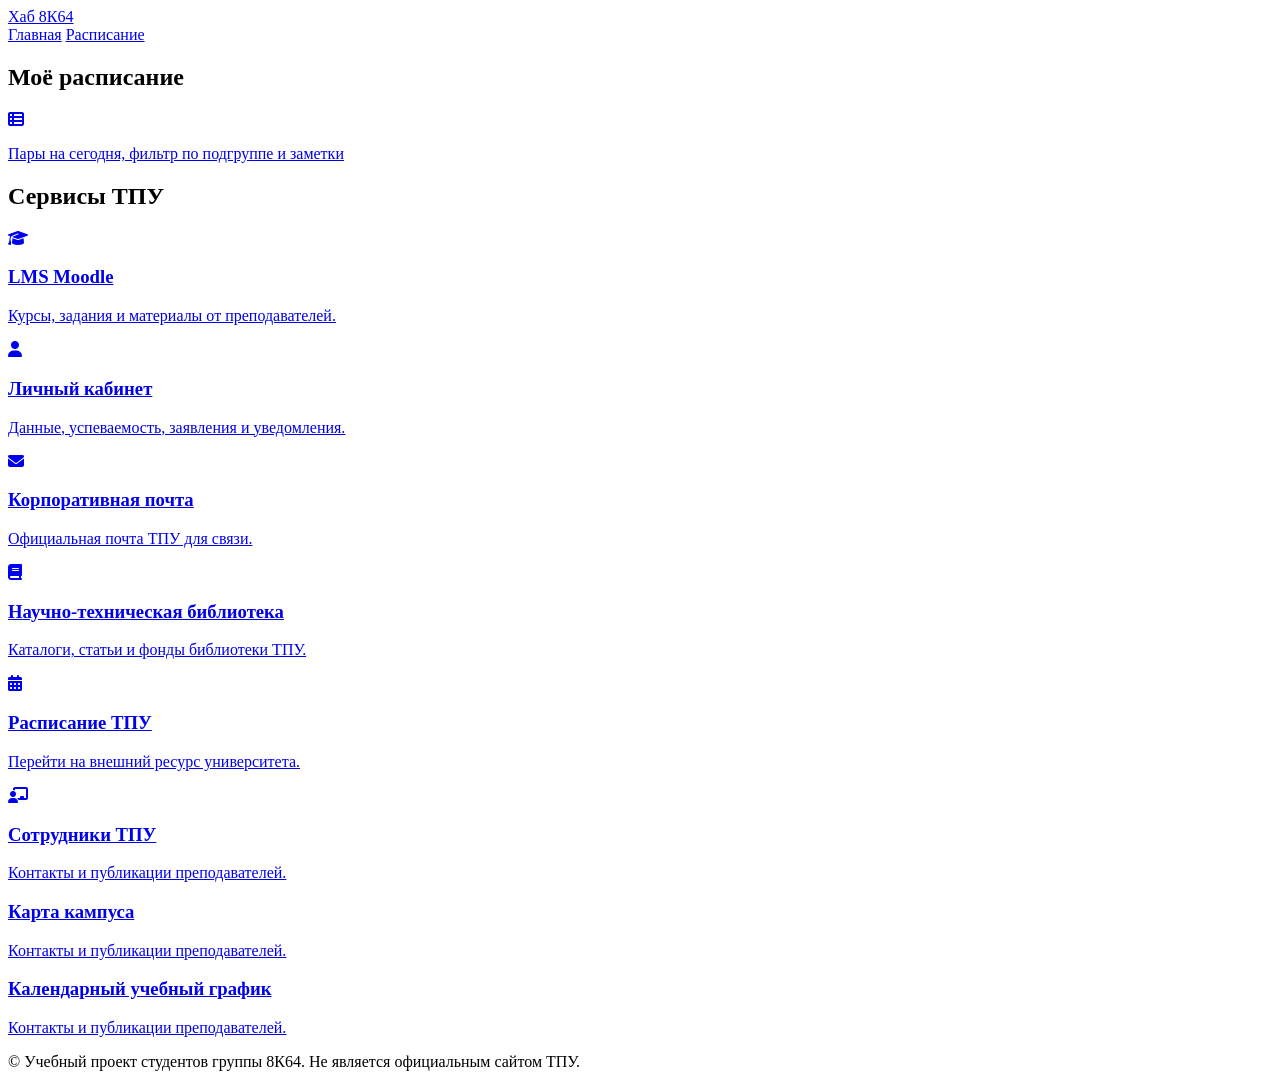
==== commit f2f8f6d1: "перенесла html index что увидеть сайт" ====
--- a/index.html
+++ b/index.html
@@ -9,7 +9,6 @@
   <link rel="stylesheet" href="https://cdnjs.cloudflare.com/ajax/libs/font-awesome/6.4.0/css/all.min.css">
 </head>
 <body>
-  <!-- Шапка сайта. Копия есть в index.html и schedule.html: меняешь одну — поменяй и вторую -->
   <header class="site-header">
     <div class="container site-header__inner">
       <a class="site-header__logo" href="index.html">Хаб 8К64</a>
@@ -21,9 +20,17 @@
   </header>
 
   <main class="container">
-    <h1>Сервисы ТПУ</h1>
+    <section aria-labelledby="schedule-heading" class="cta-section">
+      <h2 id="schedule-heading" class="section-title">Моё расписание</h2>
+      <a class="schedule-cta" href="schedule.html">
+        <i class="fa-solid fa-table-list" aria-hidden="true"></i>
+        <div class="schedule-cta__content">
+          <p class="schedule-cta__text">Пары на сегодня, фильтр по подгруппе и заметки</p>
+        </div>
+      </a>
+    </section>
     <section aria-labelledby="services-heading" class="services-section">
-      <h2 id="services-heading" class="section-title">Сервисы и инструменты</h2>
+      <h2 id="services-heading" class="section-title">Сервисы ТПУ</h2>
       <div class="services-grid">
         <a class="service-card" href="https://stud.lms.tpu.ru" target="_blank" rel="noopener noreferrer">
           <i class="fa-solid fa-graduation-cap" aria-hidden="true"></i>
@@ -55,24 +62,23 @@
           <h3 class="service-card__title">Сотрудники ТПУ</h3>
           <p class="service-card__text">Контакты и публикации преподавателей.</p>
         </a>
+        <a class="service-card" href="https://maps.tpu.ru" target="_blank" rel="noopener noreferrer">
+          <i class="fa-map-location-dot" aria-hidden="true"></i>
+          <h3 class="service-card__title">Карта кампуса</h3>
+          <p class="service-card__text">Контакты и публикации преподавателей.</p>
+        </a>
+        <a class="service-card" href="https://rasp.tpu.ru/kalendarnyj-grafik.html" target="_blank" rel="noopener noreferrer">
+          <i class="fa-calendar-days" aria-hidden="true"></i>
+          <h3 class="service-card__title">Календарный учебный график</h3>
+          <p class="service-card__text">Контакты и публикации преподавателей.</p>
+        </a>
       </div>
-    </section>
-
-    <section aria-labelledby="schedule-heading" class="cta-section">
-      <h2 id="schedule-heading" class="section-title">Моё расписание</h2>
-      <a class="schedule-cta" href="schedule.html">
-        <i class="fa-solid fa-table-list" aria-hidden="true"></i>
-        <div class="schedule-cta__content">
-          <h3 class="schedule-cta__title">Моё расписание</h3>
-          <p class="schedule-cta__text">Просмотр и управление личным расписанием</p>
-        </div>
-      </a>
     </section>
   </main>
 
   <footer class="site-footer">
     <div class="container">
-      <p>&copy; 2026 ТПУ. Проект учебной практики.</p>
+      <p>&copy; Учебный проект студентов группы 8К64. Не является официальным сайтом ТПУ.</p>
     </div>
   </footer>
 </body>
